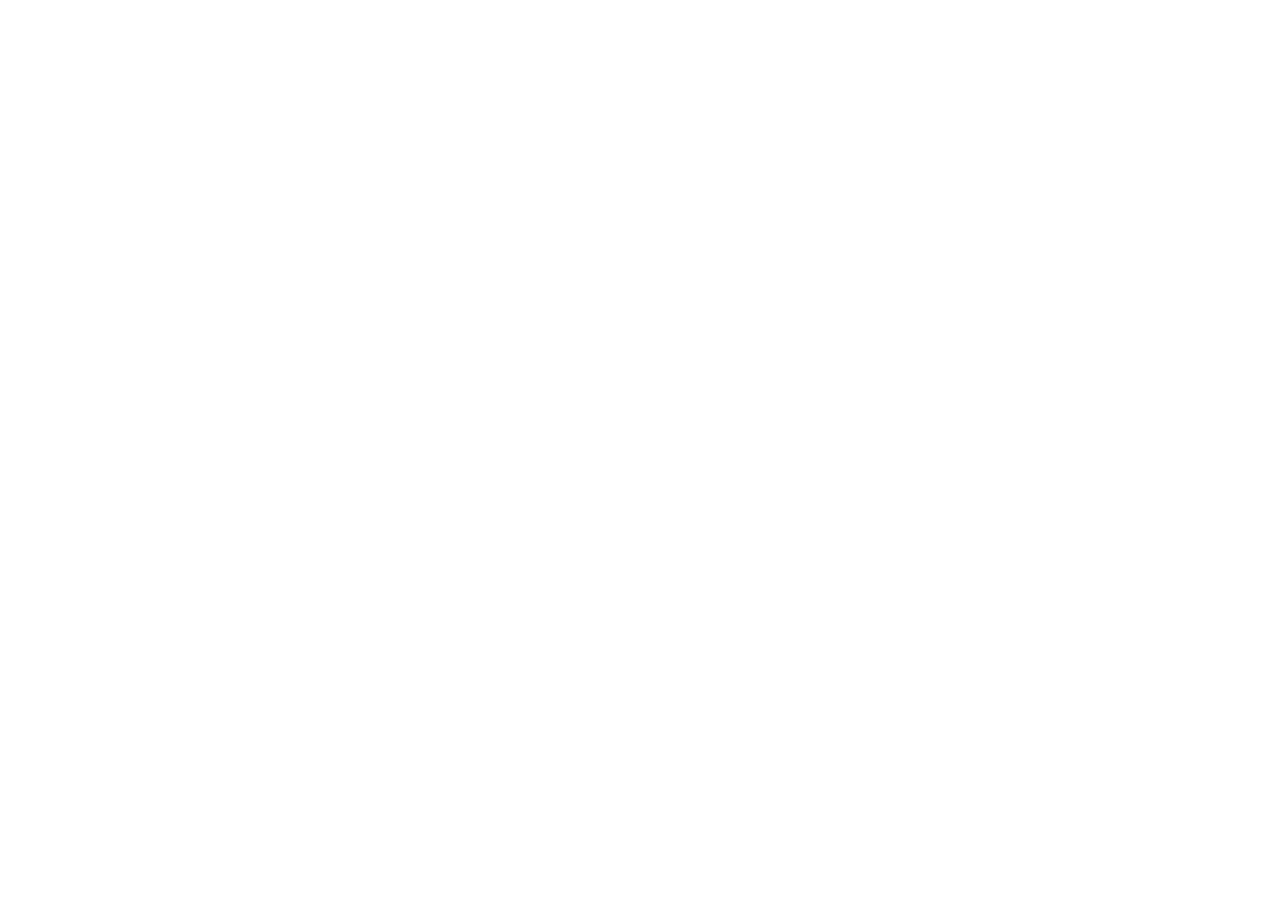
==== index.html @ 9d233ea1 "inciando index e declaração de sections" ====
<!DOCTYPE html>
<html lang="pt-br">
<head>
    <meta charset="UTF-8">
    <meta name="viewport" content="width=device-width, initial-scale=1.0">
    <title>Página Turística</title>
</head>
<body>
    <main>
        <div>
            <section id="titlepage"></section> 
            <section id="description-image"></section>
            <section id="content-list"></section>
            <section id="divisor"></section>
            <section id="description"></section>
        </div>
    </main>
    
</body>
</html>
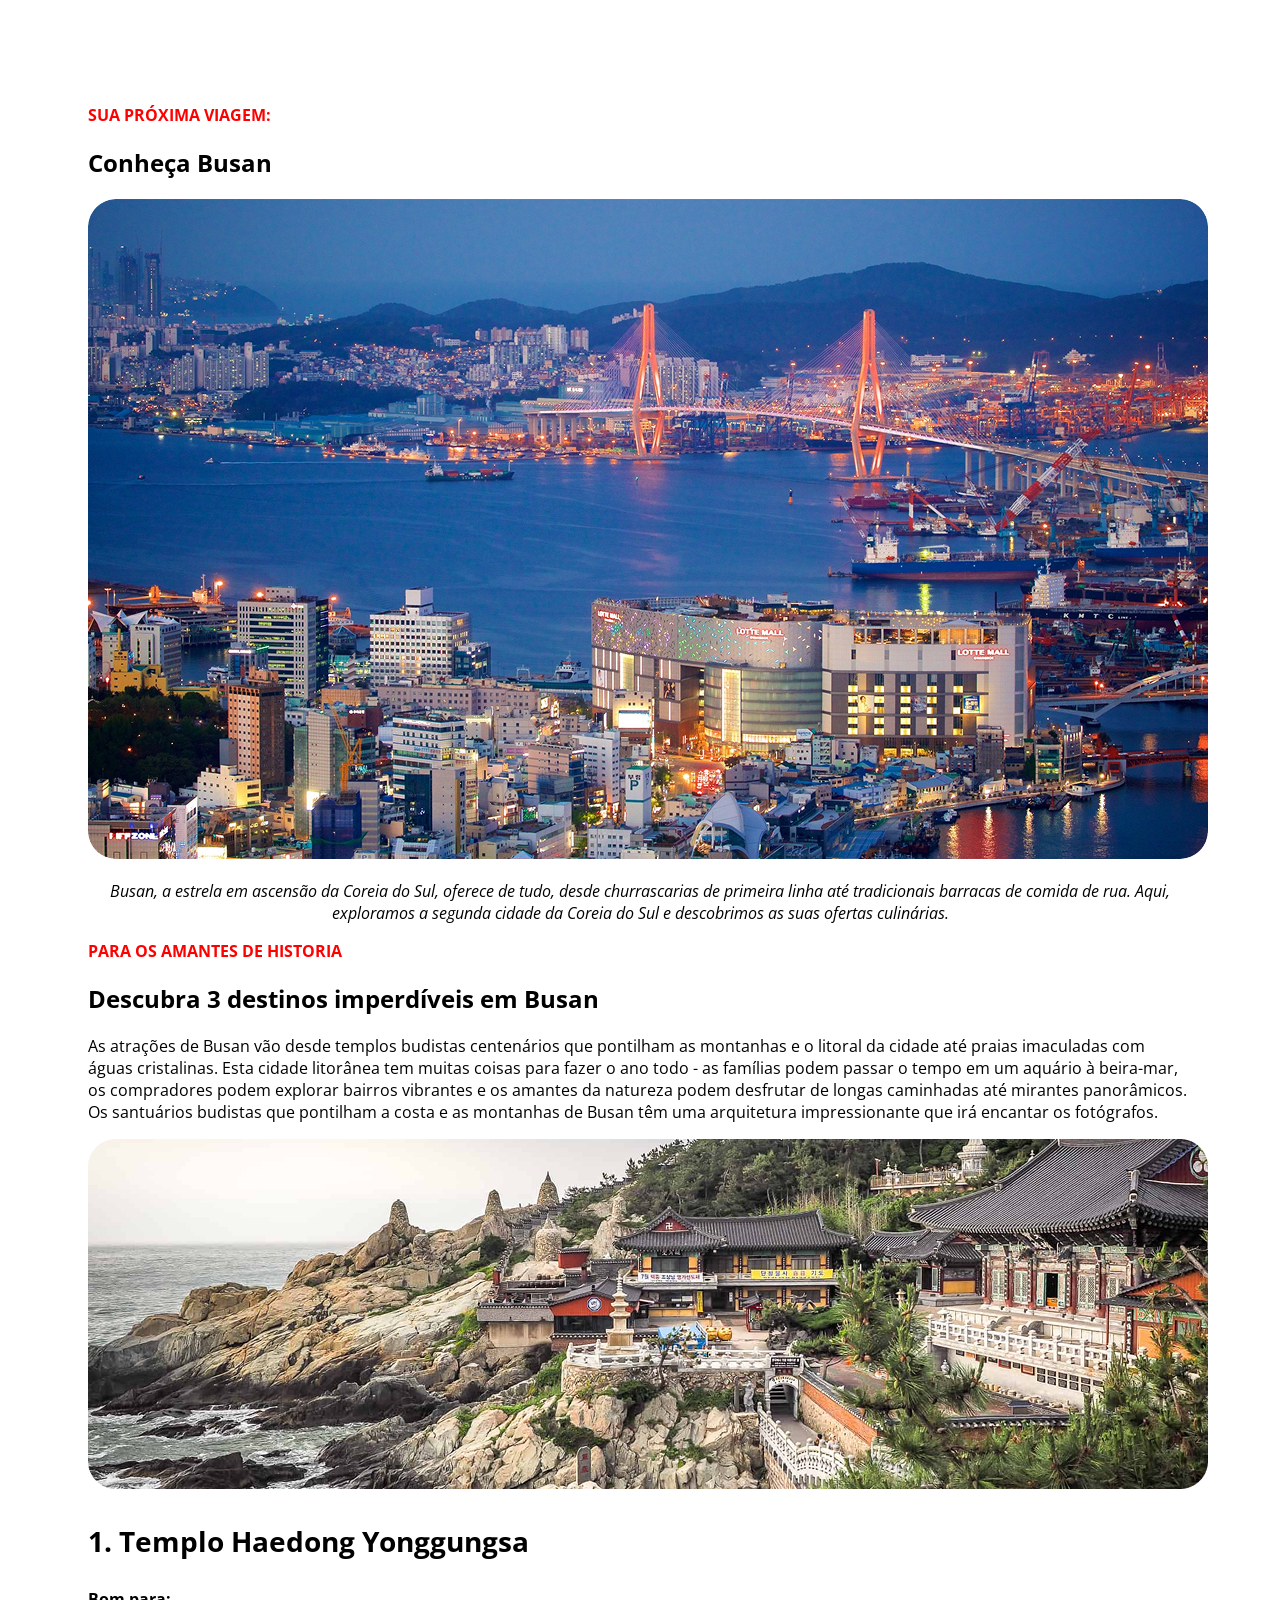
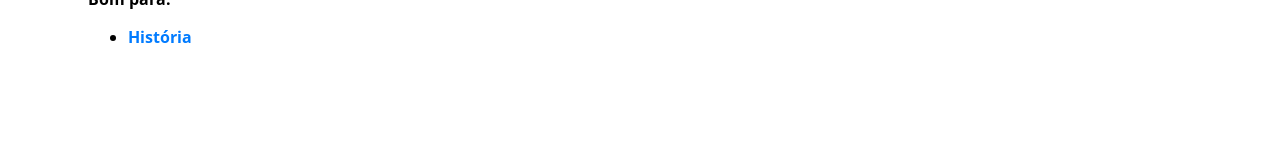
==== commit ab26dc38: "adição das primeiras imagens e inicio do content lis" ====
--- a/index.html
+++ b/index.html
@@ -3,14 +3,44 @@
 <head>
     <meta charset="UTF-8">
     <meta name="viewport" content="width=device-width, initial-scale=1.0">
+    <link rel="preconnect" href="https://fonts.googleapis.com">
+    <link rel="preconnect" href="https://fonts.gstatic.com" crossorigin>
     <title>Página Turística</title>
+    <link rel="stylesheet" href="style.css">
+    <link href="https://fonts.googleapis.com/css2?family=Open+Sans:ital,wght@0,300..800;1,300..800&display=swap" rel="stylesheet">
 </head>
 <body>
     <main>
         <div>
-            <section id="titlepage"></section> 
-            <section id="description-image"></section>
-            <section id="content-list"></section>
+            <section id="titlepage">
+            <p id="headline">
+                SUA PRÓXIMA VIAGEM:
+            </p>
+            <p>
+                <h1>Conheça Busan</h1>
+            </p>
+            </section> 
+            <section id="description-image">
+                <img src="assets/busan1.jpg" alt="" id="img1">
+                <p id="texto-italico1">
+                    Busan, a estrela em ascensão da Coreia do Sul, oferece de tudo, desde churrascarias de primeira linha até tradicionais barracas de comida de rua. Aqui, exploramos a segunda cidade da Coreia do Sul e descobrimos as suas ofertas culinárias.
+                </p>
+            </section>
+            <section id="content-list">
+                <p id="headline">PARA OS AMANTES DE HISTORIA</p>
+                <h2>Descubra 3 destinos imperdíveis em Busan</h2>
+                <p>
+                    As atrações de Busan vão desde templos budistas centenários que pontilham as montanhas e o litoral da cidade até praias imaculadas com águas cristalinas. Esta cidade litorânea tem muitas coisas para fazer o ano todo - as famílias podem passar o tempo em um aquário à beira-mar, os compradores podem explorar bairros vibrantes e os amantes da natureza podem desfrutar de longas caminhadas até mirantes panorâmicos.
+                    Os santuários budistas que pontilham a costa e as montanhas de Busan têm uma arquitetura impressionante que irá encantar os fotógrafos.
+                </p>
+                <img src="assets/busan2.jpg" alt="">
+                <h3>1. Templo Haedong Yonggungsa </h3>
+                <p><b>Bom para:</b>
+                    <ul>
+                        <li><span class="tag-texto">História</span></li>
+                    </ul>
+                </p>
+            </section>
             <section id="divisor"></section>
             <section id="description"></section>
         </div>
--- a/style.css
+++ b/style.css
@@ -0,0 +1,47 @@
+:root{
+    font-family: "Open Sans", sans-serif;
+}
+
+#headline{
+    font-family: "Open Sans", sans-serif;
+    color: red;
+    font-weight: bold;
+}
+
+#img1{
+    border-radius: 28px;
+}
+
+main{
+    padding: 80px;
+}
+
+#texto-italico1{
+    font-style: italic;
+    text-align: center;
+}
+
+.conteudo{
+    border-top: #D9D9D9;
+}
+
+h1{
+    font-size: 36;
+}
+
+h2{
+    font-size: 32;
+}
+
+h3{
+    font-size: 28px;
+}
+
+h1, h2{
+    font-weight: bold;
+}
+
+.tag-texto{
+    color: #007bff;
+    font-weight: bold;
+}
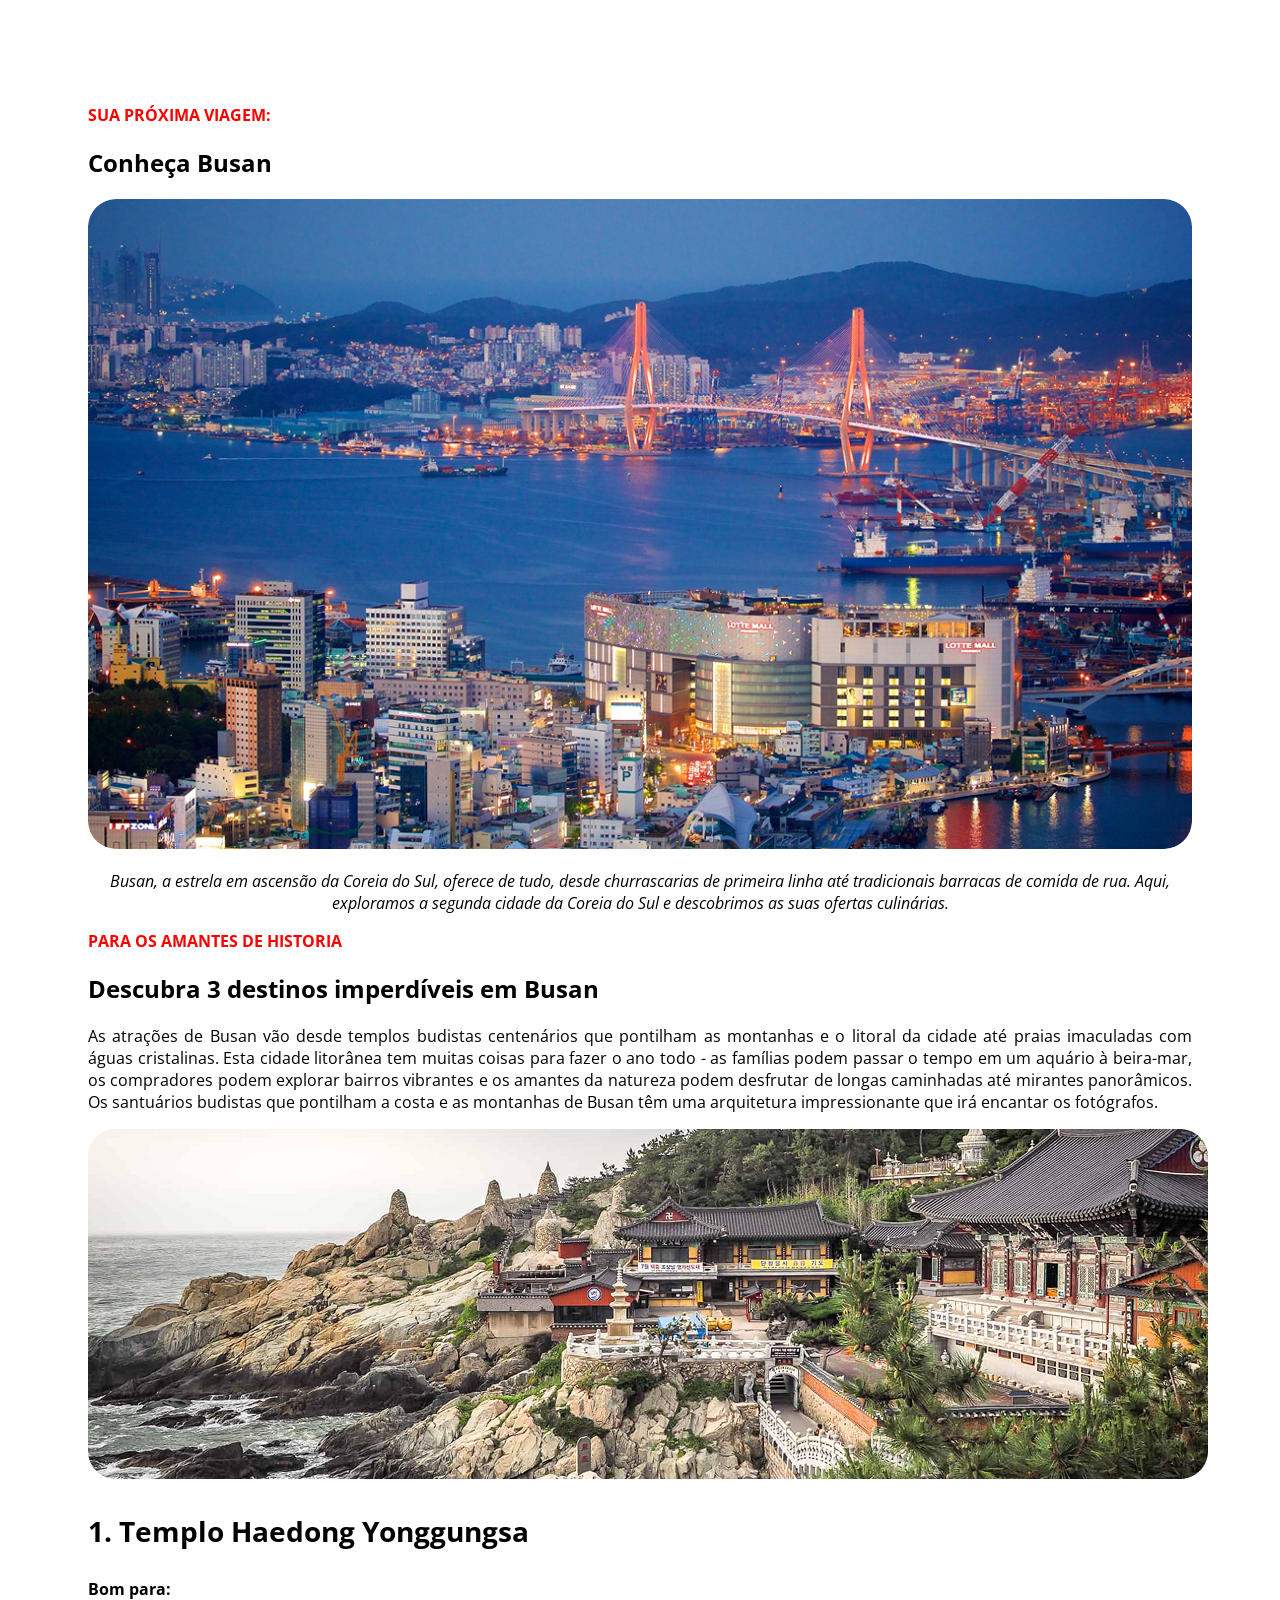
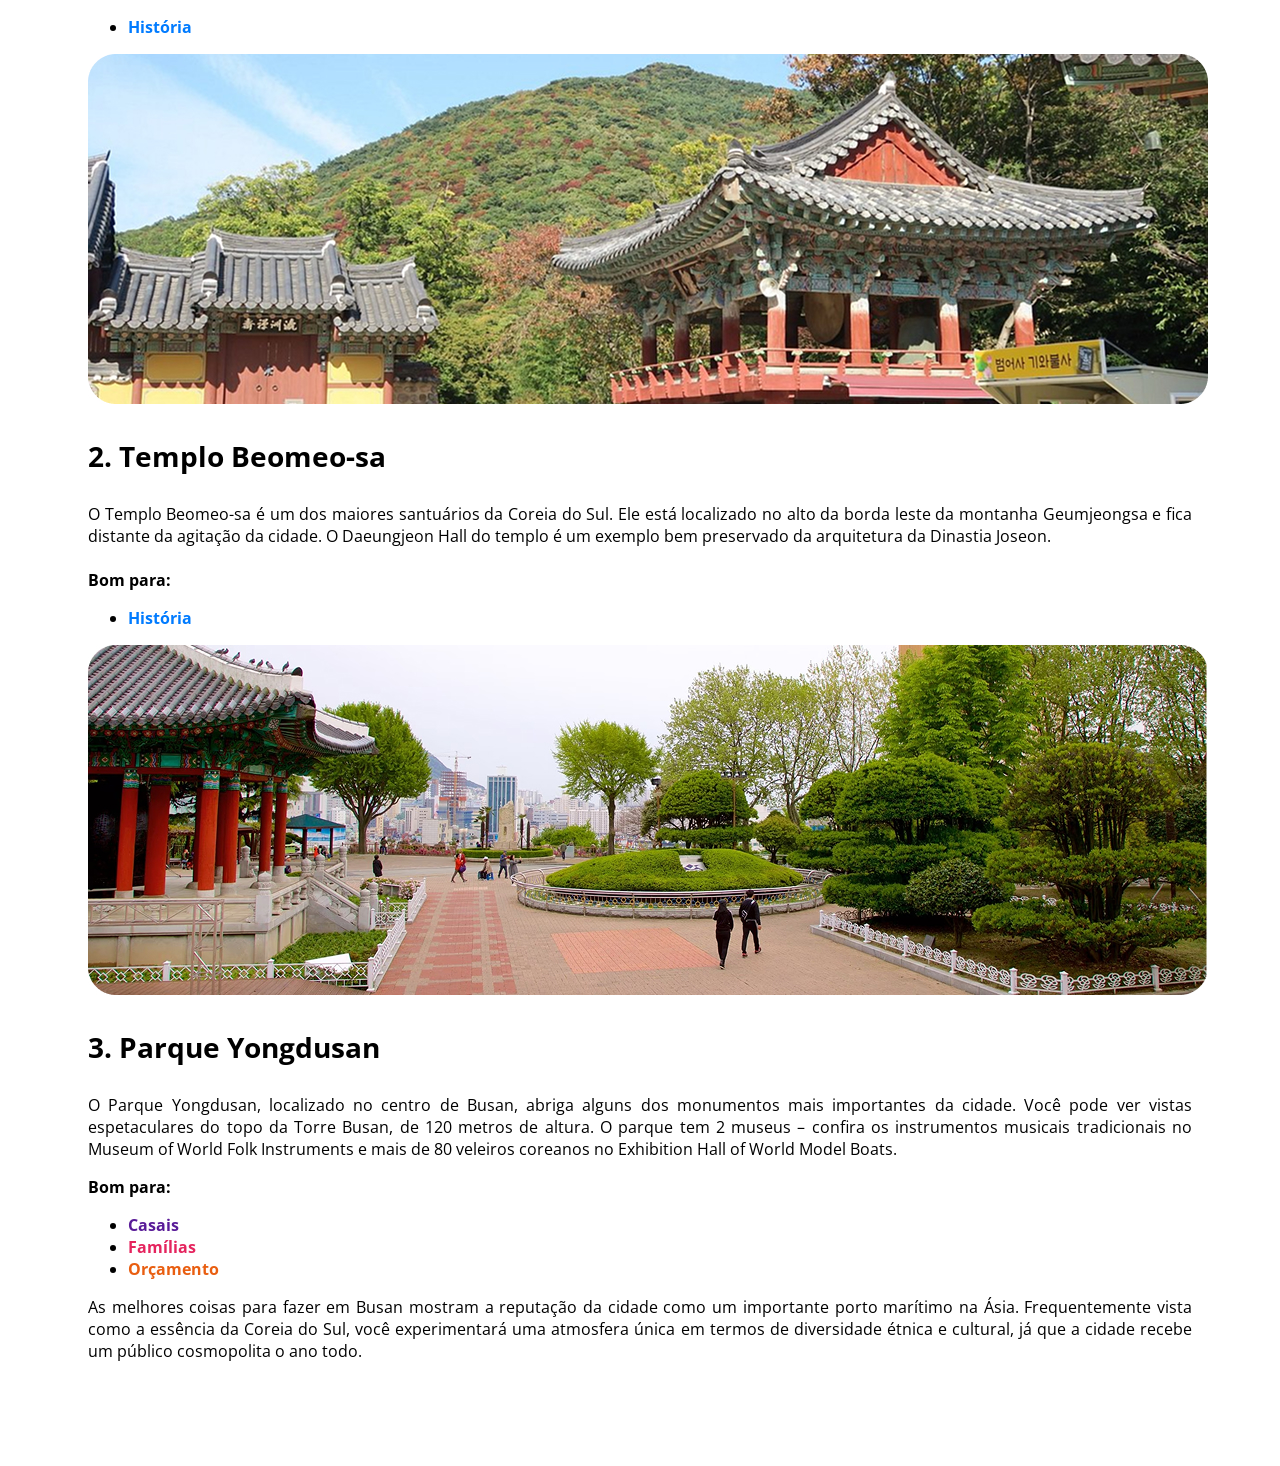
==== commit e42854f9: "inserção do resto dos textos e imagens" ====
--- a/index.html
+++ b/index.html
@@ -40,9 +40,35 @@
                         <li><span class="tag-texto">História</span></li>
                     </ul>
                 </p>
+                <img src="assets/templo beomo.jpg" alt="">
+                <h3>2. Templo Beomeo-sa</h3>
+                <p>
+                    O Templo Beomeo-sa é um dos maiores santuários da Coreia do Sul. Ele está localizado no alto da borda leste da montanha Geumjeongsa e fica distante da agitação da cidade. O Daeungjeon Hall do templo é um exemplo bem preservado da arquitetura da Dinastia Joseon.
+                    <br><br>
+                    <b>Bom para:
+                        <ul>
+                            <li><span class="tag-texto">História</span></li>
+                        </ul>
+                    </b>
+                </p>
+                <img src="assets/parque-yongdusan.jpg" alt="">
+                <h3>3. Parque Yongdusan</h3>
+                <p>
+                    O Parque Yongdusan, localizado no centro de Busan, abriga alguns dos monumentos mais importantes da cidade. Você pode ver vistas espetaculares do topo da Torre Busan, de 120 metros de altura. O parque tem 2 museus – confira os instrumentos musicais tradicionais no Museum of World Folk Instruments e mais de 80 veleiros coreanos no Exhibition Hall of World Model Boats.
+                </p>
+                <p><b>Bom para:</b></p>
+                    <ul>
+                        <li><span class="casais">Casais</span></li>
+                        <li><span class="familias">Famílias</span></li>
+                        <li><span class="orcamento">Orçamento</span></li>
+                    </ul>
             </section>
             <section id="divisor"></section>
-            <section id="description"></section>
+            <section id="description">
+                <p>
+                    As melhores coisas para fazer em Busan mostram a reputação da cidade como um importante porto marítimo na Ásia. Frequentemente vista como a essência da Coreia do Sul, você experimentará uma atmosfera única em termos de diversidade étnica e cultural, já que a cidade recebe um público cosmopolita o ano todo. 
+                </p>
+            </section>
         </div>
     </main>
     
--- a/style.css
+++ b/style.css
@@ -10,6 +10,7 @@
 
 #img1{
     border-radius: 28px;
+    width: 100%;
 }
 
 main{
@@ -44,4 +45,24 @@
 .tag-texto{
     color: #007bff;
     font-weight: bold;
-}+}
+
+p{
+    text-align: justify;
+    font-size: 16;
+}
+
+.casais{
+    font-weight: bold;
+    color: #591B98;
+}
+
+.familias{
+    font-weight: bold;
+    color: #E5245E;
+}
+.orcamento{
+    font-weight: bold;
+    color: #E95E10;
+}
+
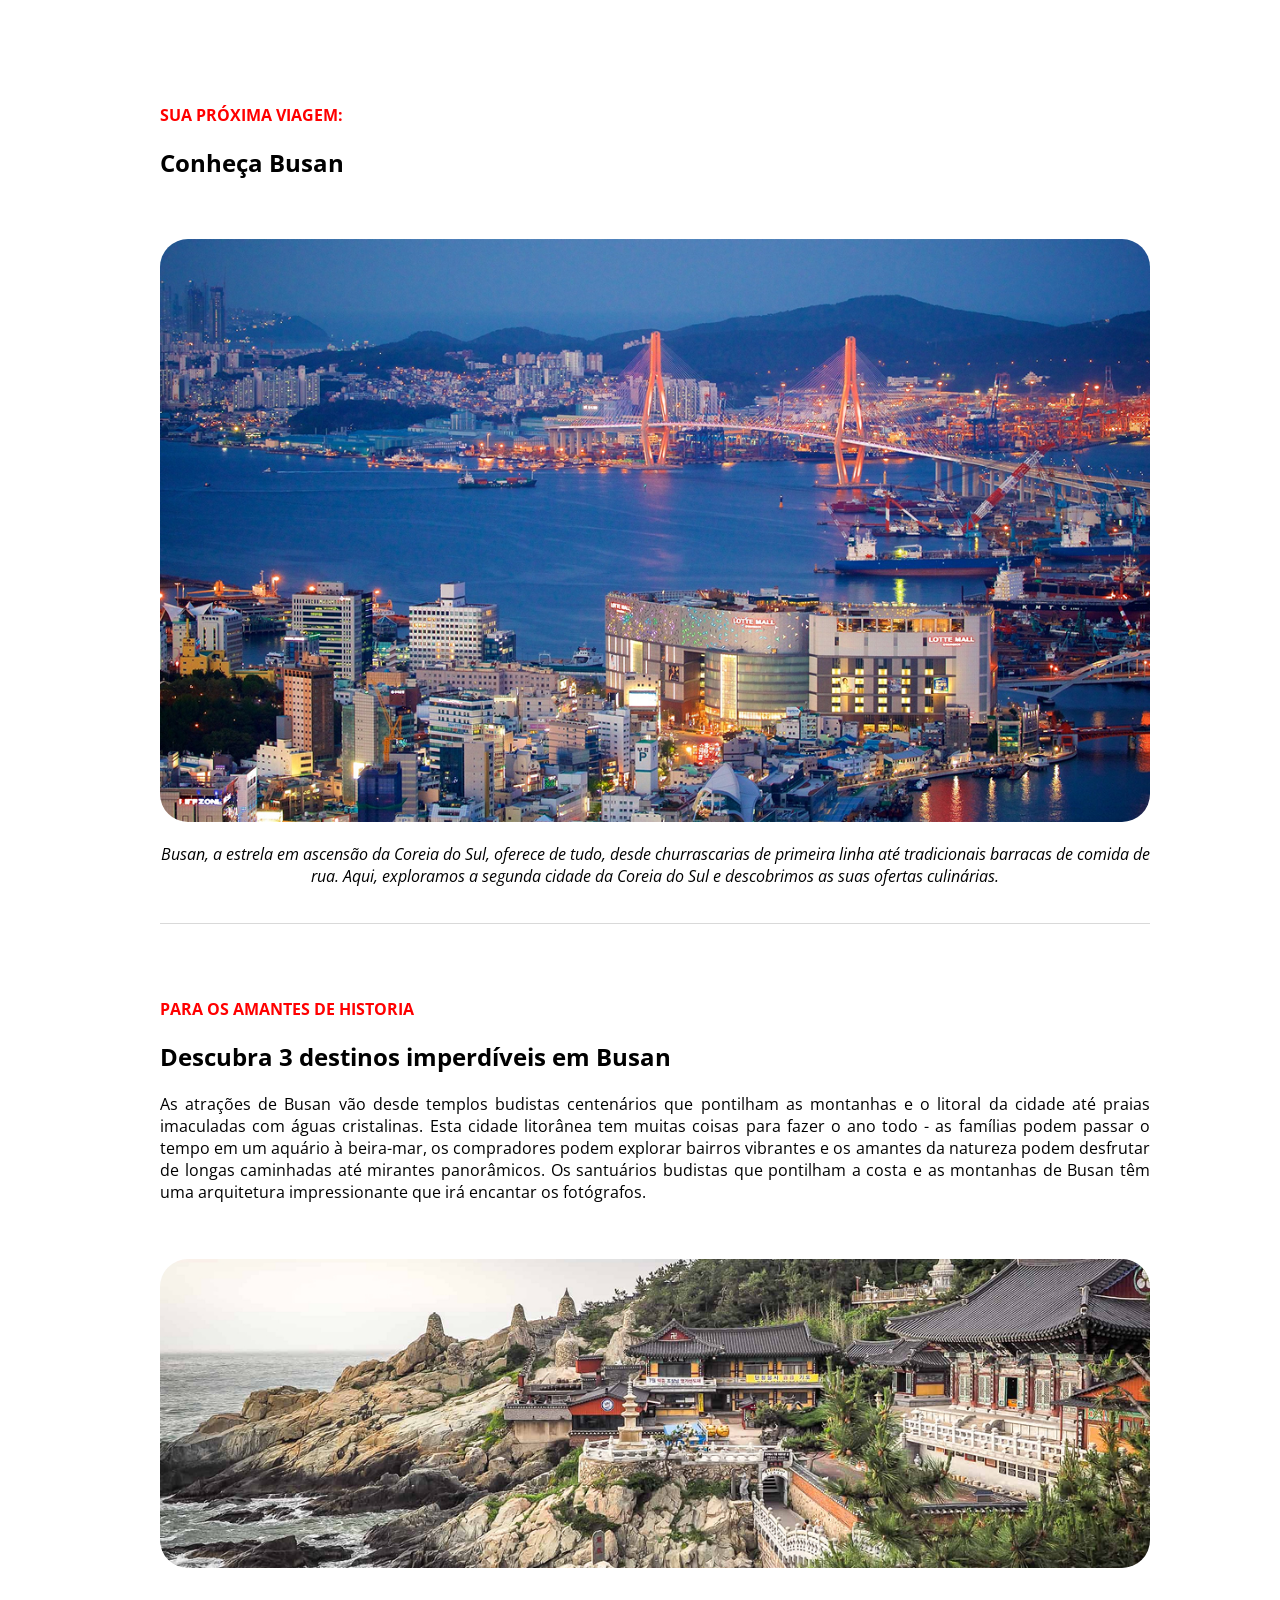
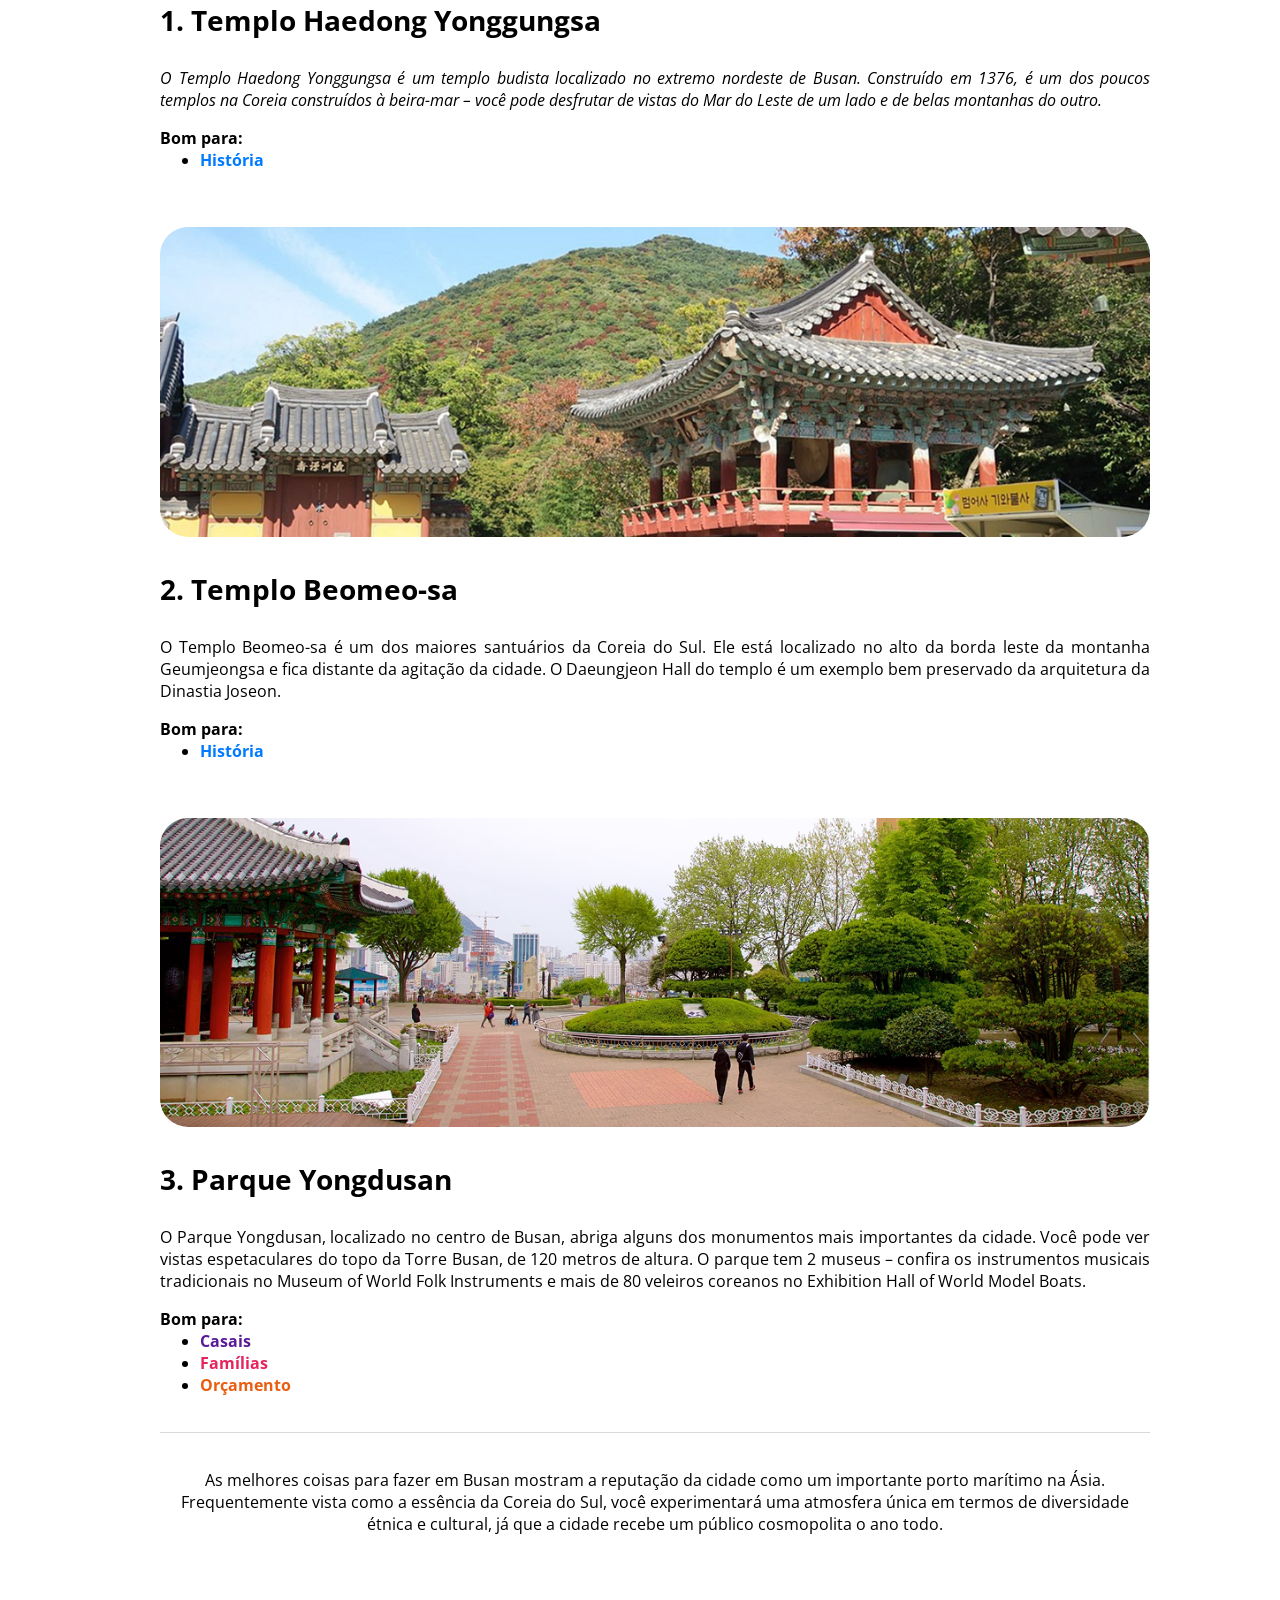
==== commit 793f0e61: "finalização do alinhamento entre itens" ====
--- a/index.html
+++ b/index.html
@@ -11,7 +11,7 @@
 </head>
 <body>
     <main>
-        <div>
+        <div id="page">
             <section id="titlepage">
             <p id="headline">
                 SUA PRÓXIMA VIAGEM:
@@ -21,11 +21,13 @@
             </p>
             </section> 
             <section id="description-image">
-                <img src="assets/busan1.jpg" alt="" id="img1">
+                <img src="assets/busan1.jpg" alt="" >
                 <p id="texto-italico1">
                     Busan, a estrela em ascensão da Coreia do Sul, oferece de tudo, desde churrascarias de primeira linha até tradicionais barracas de comida de rua. Aqui, exploramos a segunda cidade da Coreia do Sul e descobrimos as suas ofertas culinárias.
                 </p>
             </section>
+            <div class="divider"></div>
+            <br>
             <section id="content-list">
                 <p id="headline">PARA OS AMANTES DE HISTORIA</p>
                 <h2>Descubra 3 destinos imperdíveis em Busan</h2>
@@ -35,8 +37,11 @@
                 </p>
                 <img src="assets/busan2.jpg" alt="">
                 <h3>1. Templo Haedong Yonggungsa </h3>
-                <p><b>Bom para:</b>
-                    <ul>
+                <p id="texto-italico">
+                    O Templo Haedong Yonggungsa é um templo budista localizado no extremo nordeste de Busan. Construído em 1376, é um dos poucos templos na Coreia construídos à beira-mar – você pode desfrutar de vistas do Mar do Leste de um lado e de belas montanhas do outro.
+                </p>
+                <p class="info-titulo">Bom para:
+                    <ul class="lista-tags">
                         <li><span class="tag-texto">História</span></li>
                     </ul>
                 </p>
@@ -44,29 +49,29 @@
                 <h3>2. Templo Beomeo-sa</h3>
                 <p>
                     O Templo Beomeo-sa é um dos maiores santuários da Coreia do Sul. Ele está localizado no alto da borda leste da montanha Geumjeongsa e fica distante da agitação da cidade. O Daeungjeon Hall do templo é um exemplo bem preservado da arquitetura da Dinastia Joseon.
-                    <br><br>
-                    <b>Bom para:
-                        <ul>
+                </p>
+                    
+                    <p class="info-titulo">Bom para:
+                        <ul class="lista-tags">
                             <li><span class="tag-texto">História</span></li>
                         </ul>
-                    </b>
-                </p>
+                    </p>
                 <img src="assets/parque-yongdusan.jpg" alt="">
                 <h3>3. Parque Yongdusan</h3>
                 <p>
                     O Parque Yongdusan, localizado no centro de Busan, abriga alguns dos monumentos mais importantes da cidade. Você pode ver vistas espetaculares do topo da Torre Busan, de 120 metros de altura. O parque tem 2 museus – confira os instrumentos musicais tradicionais no Museum of World Folk Instruments e mais de 80 veleiros coreanos no Exhibition Hall of World Model Boats.
                 </p>
-                <p><b>Bom para:</b></p>
-                    <ul>
-                        <li><span class="casais">Casais</span></li>
+                <p class="info-titulo">Bom para:</p>
+                    <ul class="lista-tags">
+                         <li><span class="casais">Casais</span></li>
                         <li><span class="familias">Famílias</span></li>
                         <li><span class="orcamento">Orçamento</span></li>
                     </ul>
             </section>
-            <section id="divisor"></section>
+            <div class="divider"></div>
             <section id="description">
-                <p>
-                    As melhores coisas para fazer em Busan mostram a reputação da cidade como um importante porto marítimo na Ásia. Frequentemente vista como a essência da Coreia do Sul, você experimentará uma atmosfera única em termos de diversidade étnica e cultural, já que a cidade recebe um público cosmopolita o ano todo. 
+                <p id="description">
+                    As melhores coisas para fazer em Busan mostram a reputação da cidade como um importante porto marítimo na Ásia. Frequentemente vista como a essência da Coreia do Sul, você experimentará uma atmosfera única em termos de diversidade étnica e cultural, já que a cidade recebe um público cosmopolita o ano todo.
                 </p>
             </section>
         </div>
--- a/style.css
+++ b/style.css
@@ -7,10 +7,18 @@
     color: red;
     font-weight: bold;
 }
+body{
+    margin-right: 50px;
+    margin-left: 80px;
+}
+#page{
+    box-sizing: border-box;
+}
 
-#img1{
+img{
     border-radius: 28px;
     width: 100%;
+    margin-top: 40px;
 }
 
 main{
@@ -20,6 +28,9 @@
 #texto-italico1{
     font-style: italic;
     text-align: center;
+}
+#texto-italico{
+    font-style: italic;
 }
 
 .conteudo{
@@ -66,3 +77,23 @@
     color: #E95E10;
 }
 
+#description{
+    text-align: center;
+}
+
+.divider {
+  width: 100%;
+  height: 1px;
+  margin: 36px 0;
+  background-color: #d9d9d9;
+}
+
+.info-titulo {
+  margin-bottom: 0px; 
+  font-weight: bold;
+}
+
+
+.lista-tags {
+  margin-top: 0; 
+}
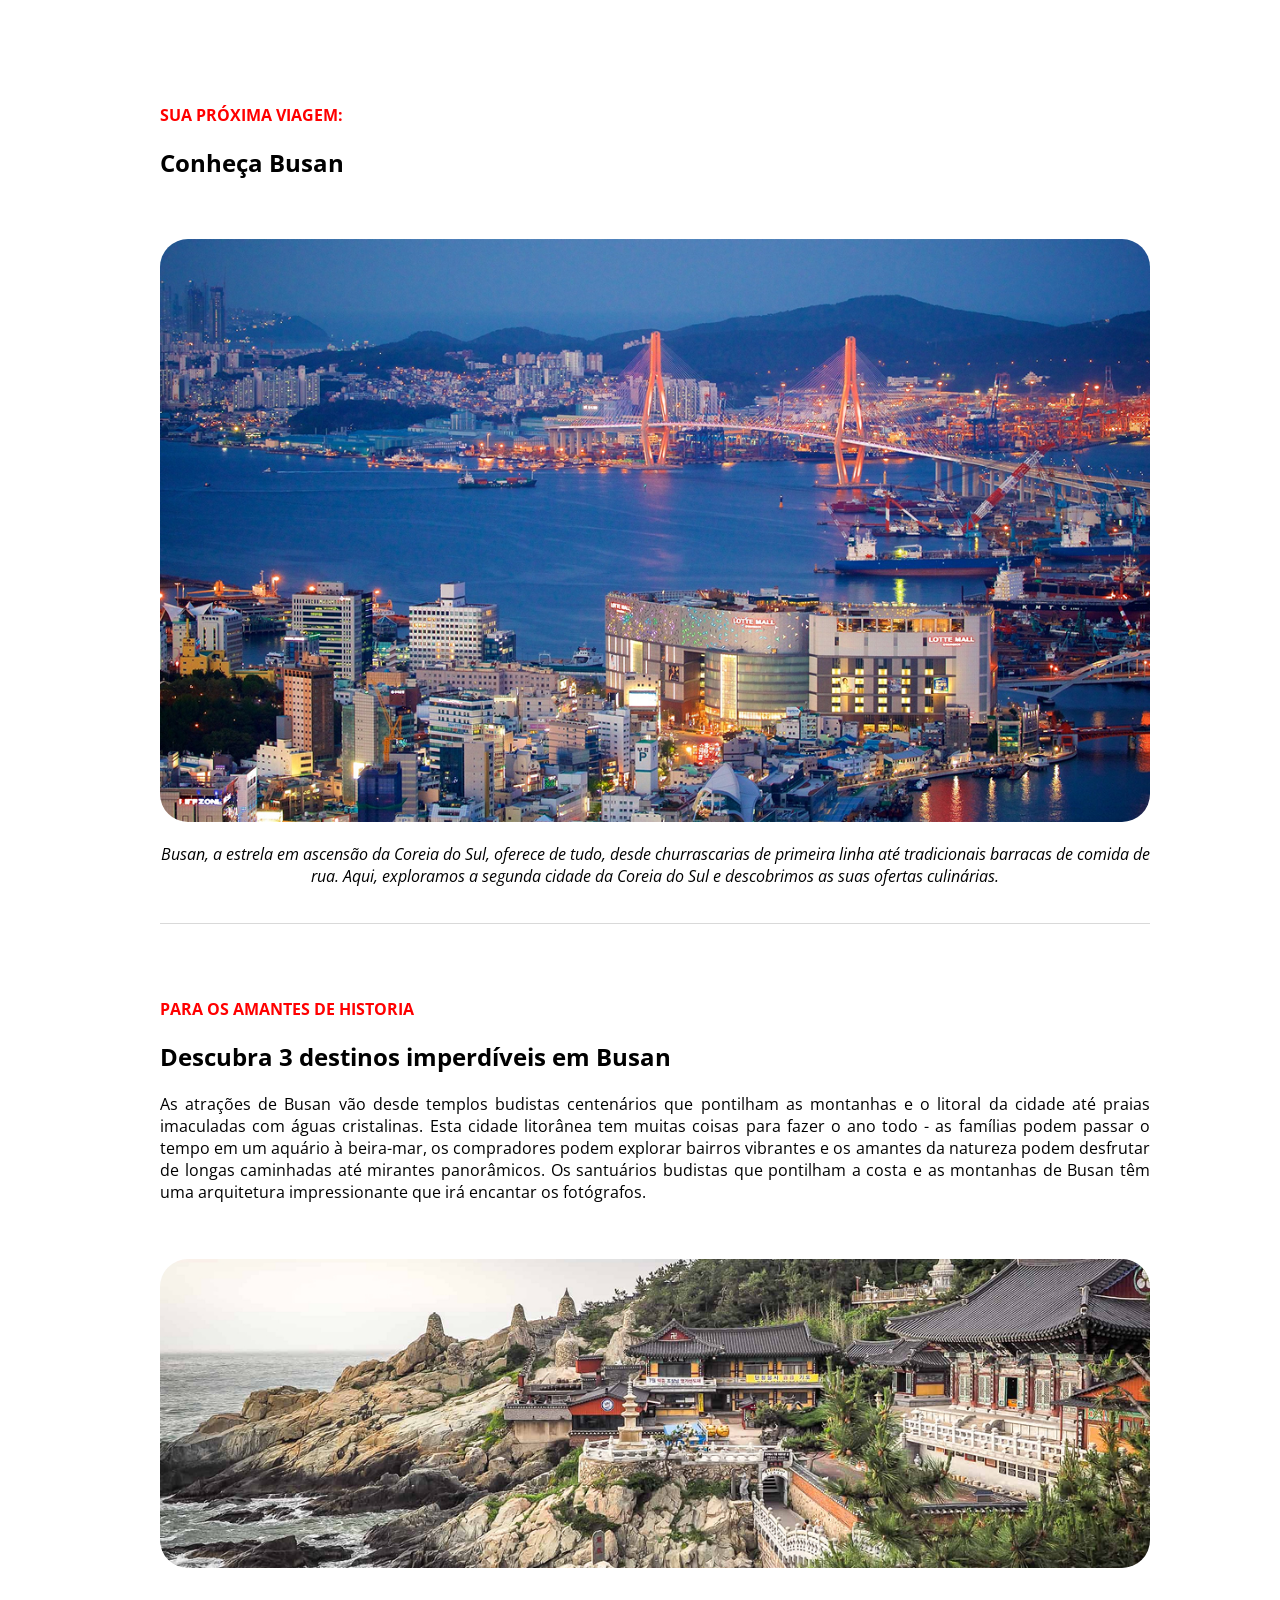
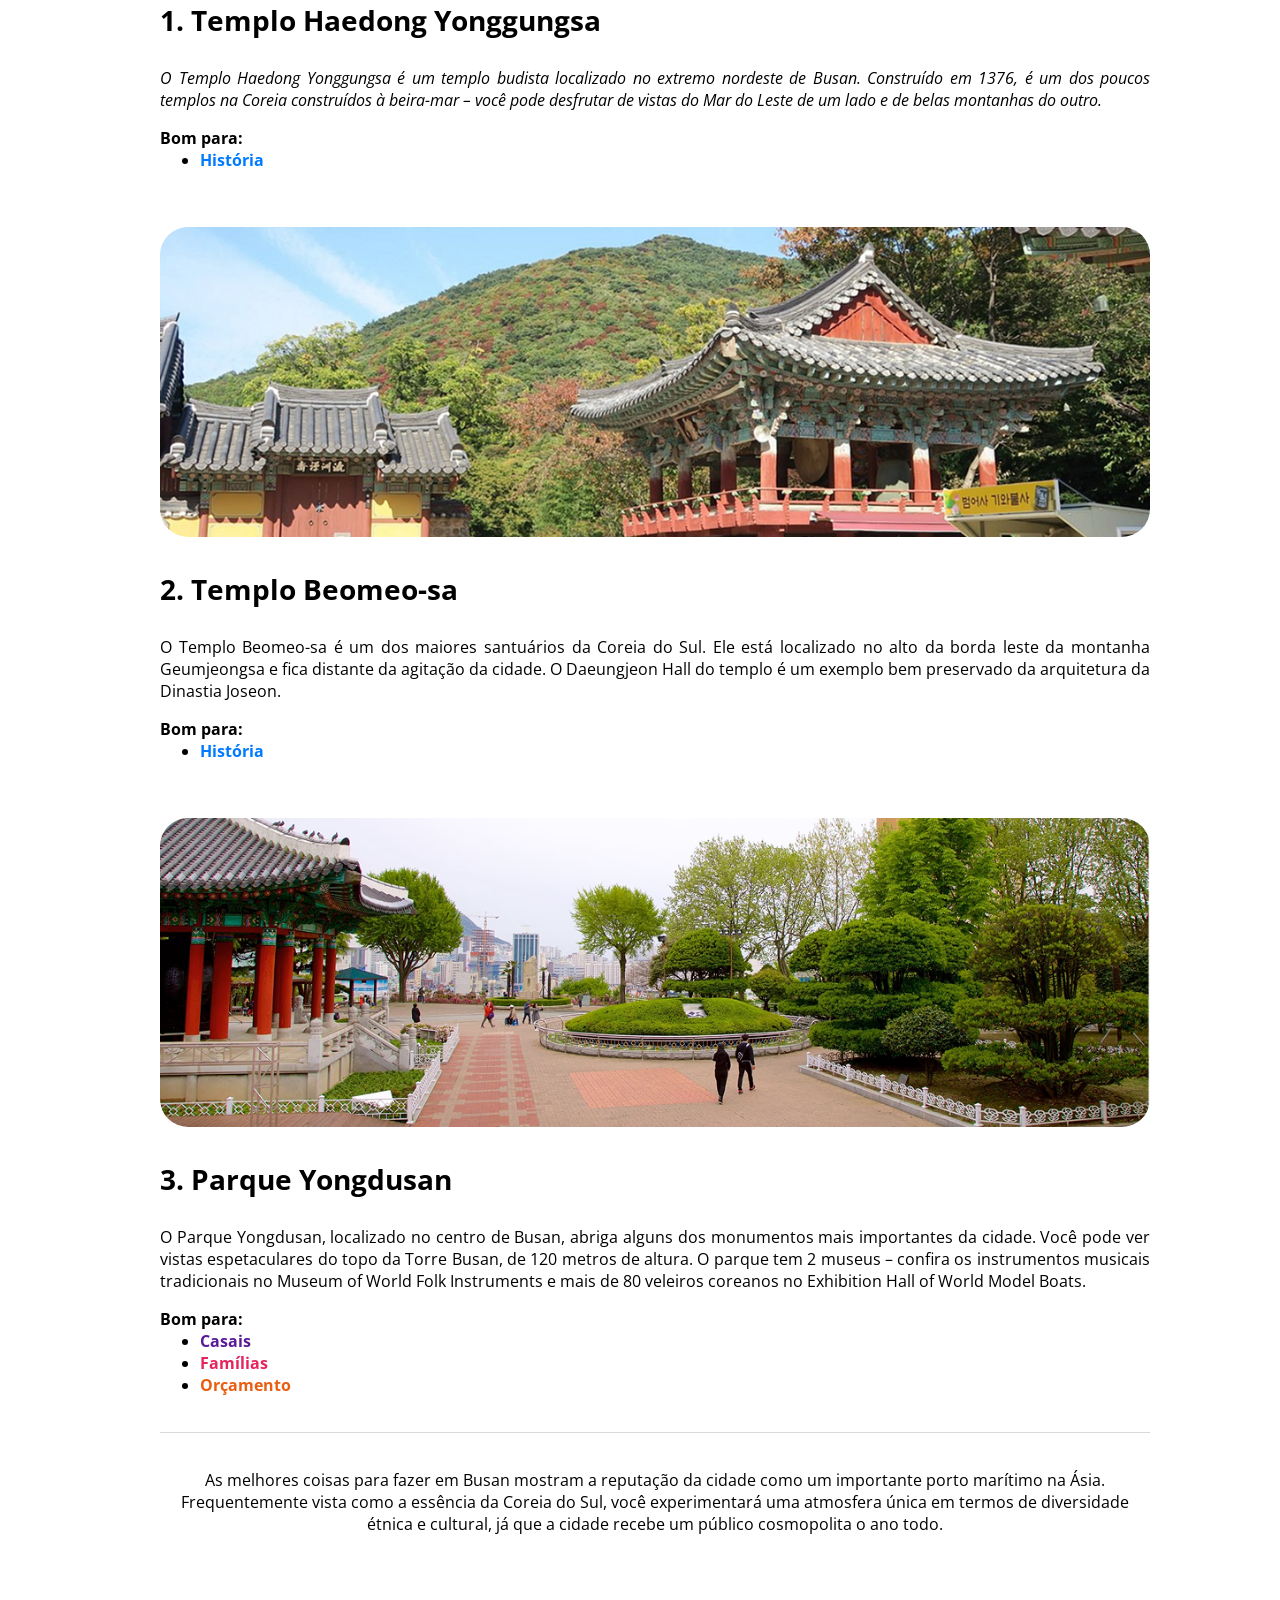
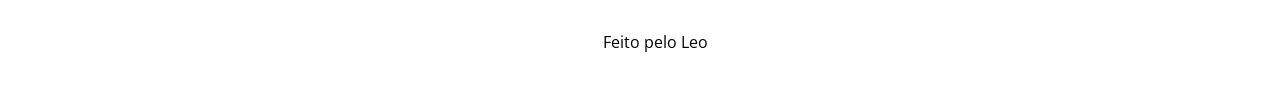
==== commit ef9ec09f: "footer e finalização" ====
--- a/index.html
+++ b/index.html
@@ -76,6 +76,8 @@
             </section>
         </div>
     </main>
-    
+    <footer>
+        Feito pelo Leo
+    </footer>
 </body>
 </html>
--- a/style.css
+++ b/style.css
@@ -96,4 +96,11 @@
 
 .lista-tags {
   margin-top: 0; 
+}
+
+
+footer{
+    color: black;
+    text-align: center;
+    padding-bottom: 48px;
 }
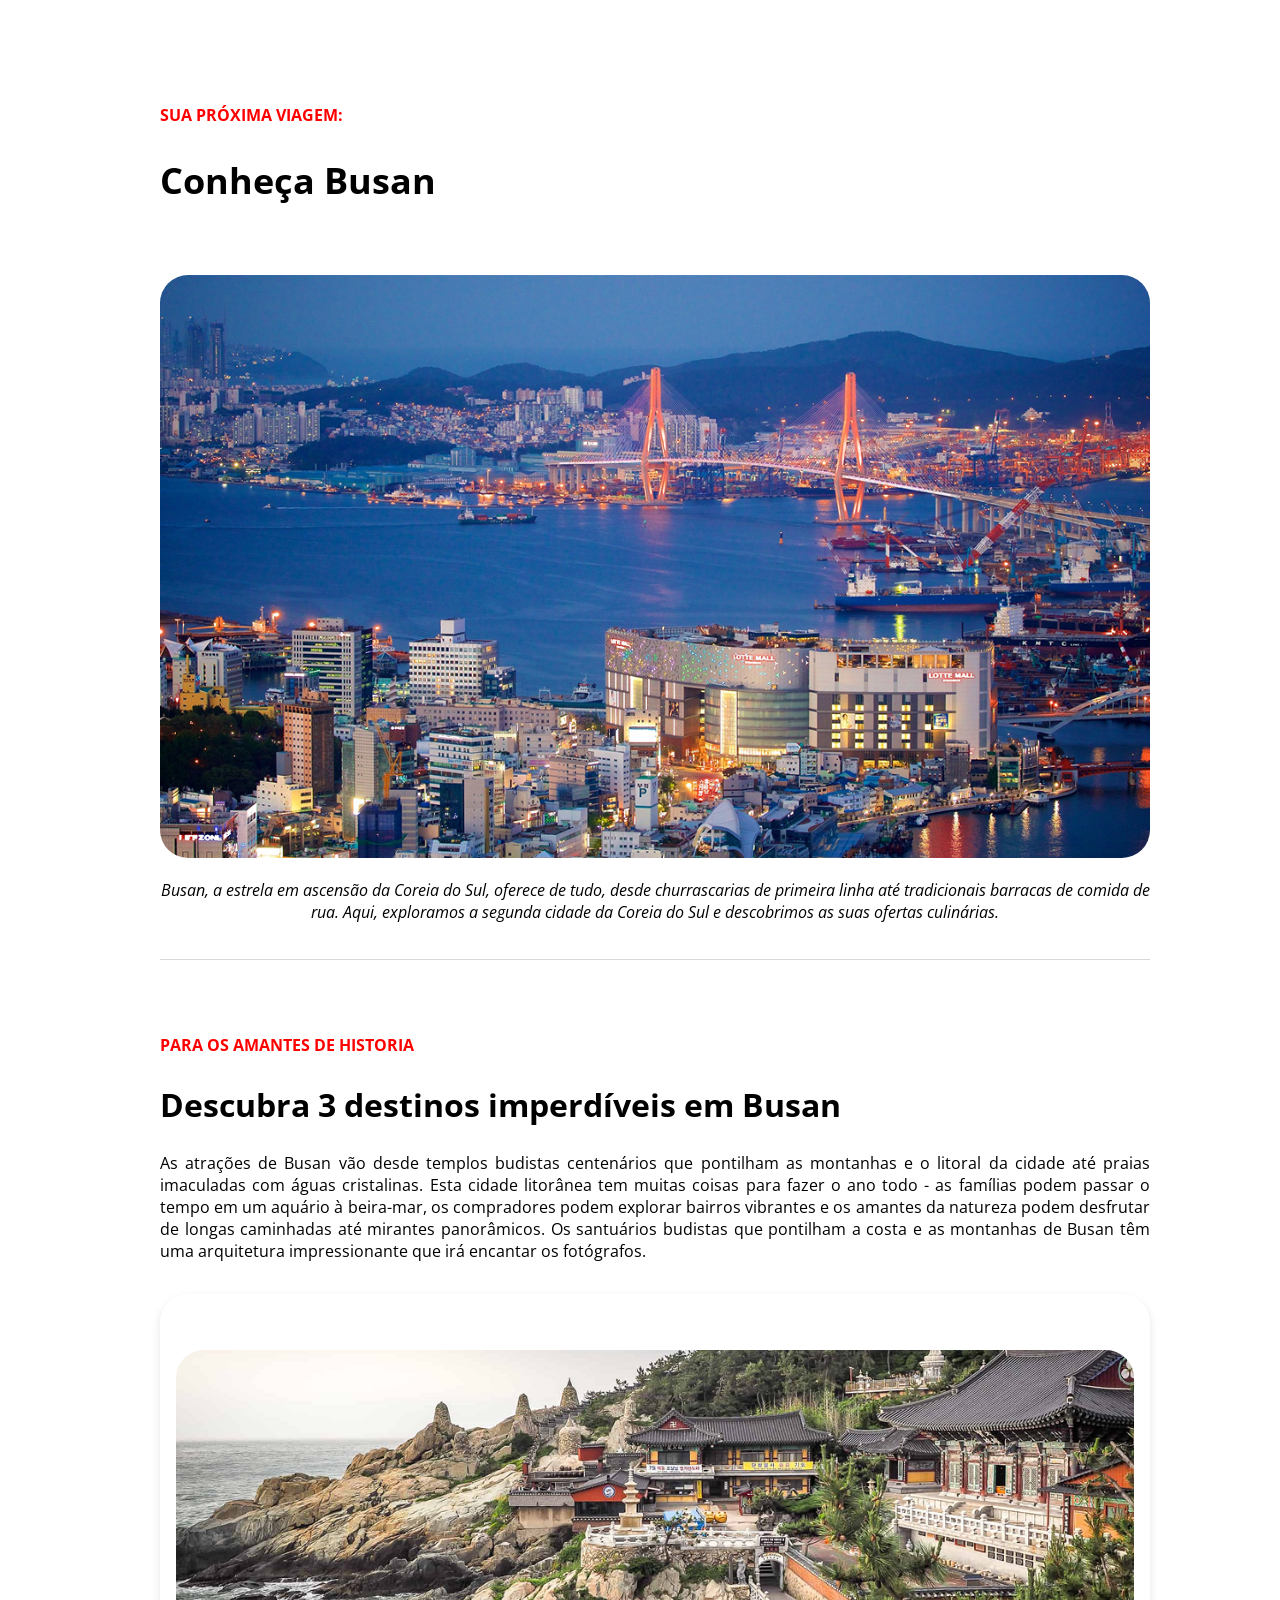
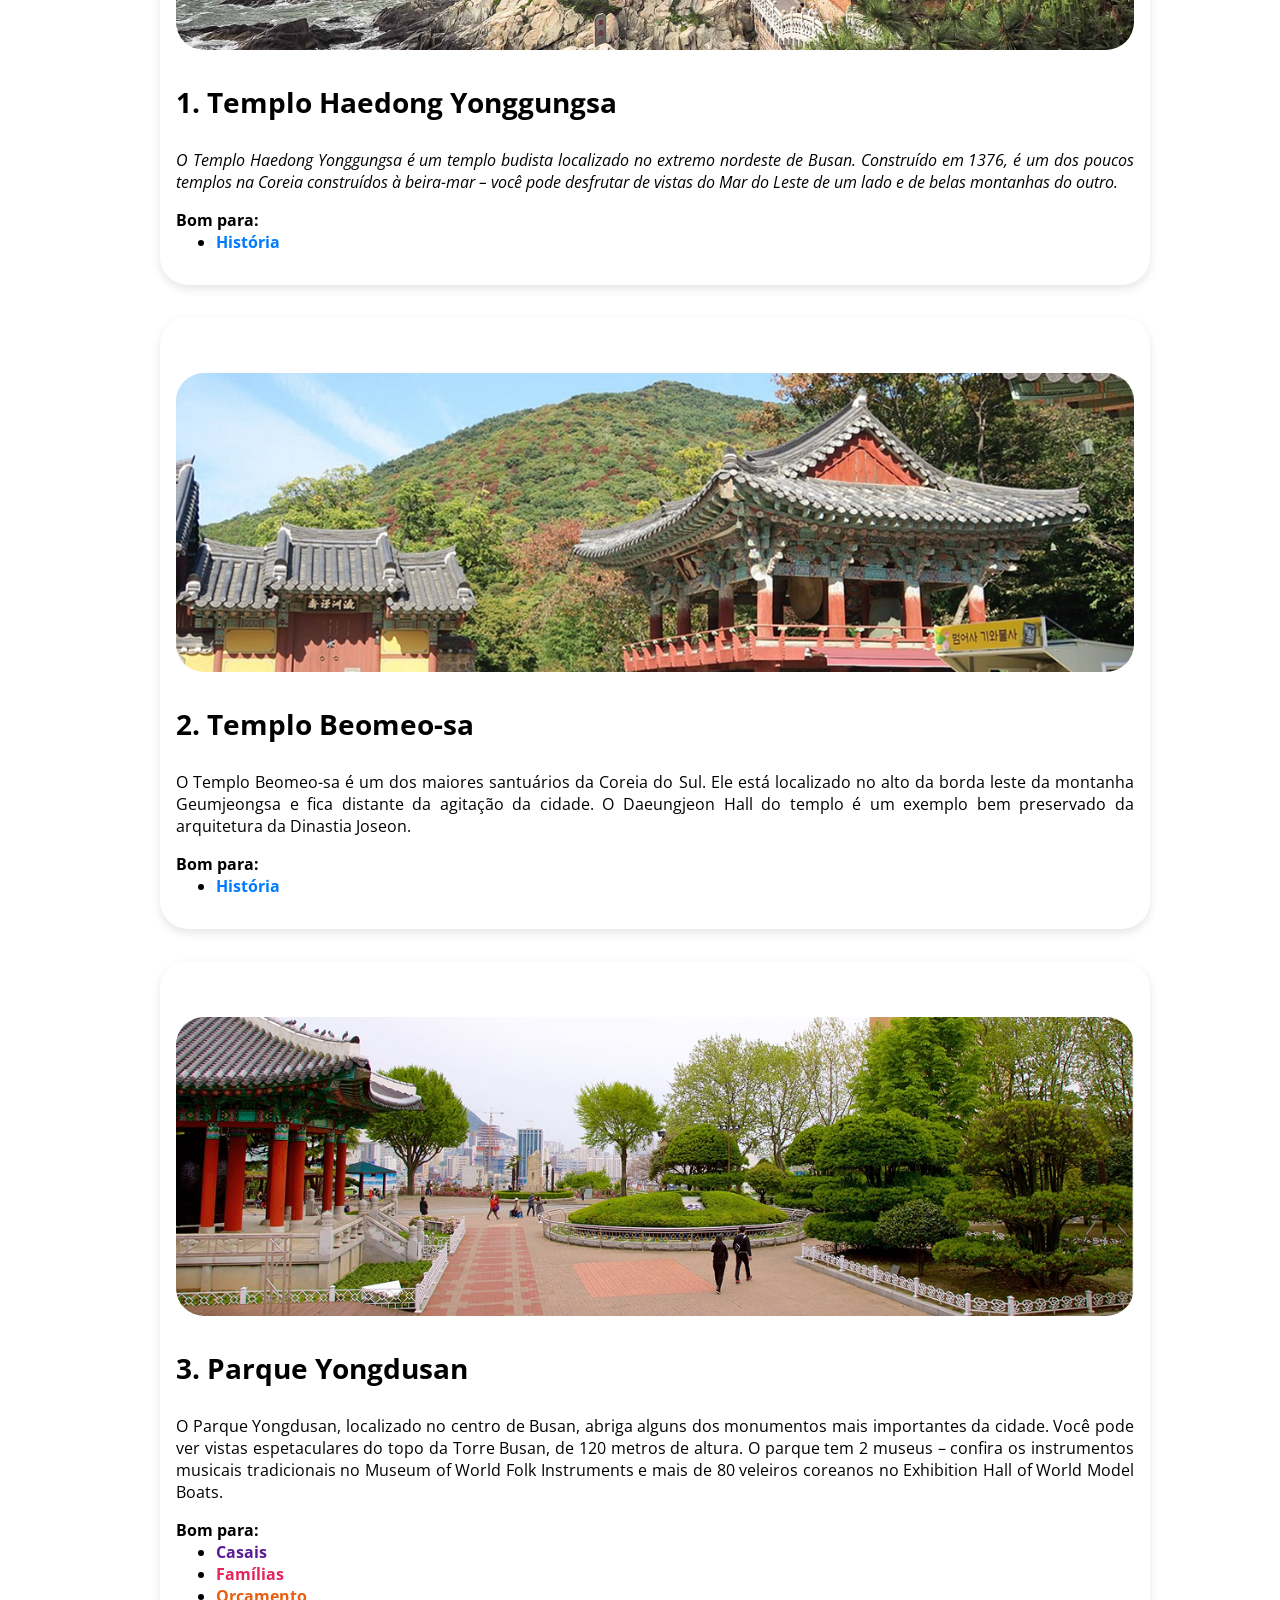
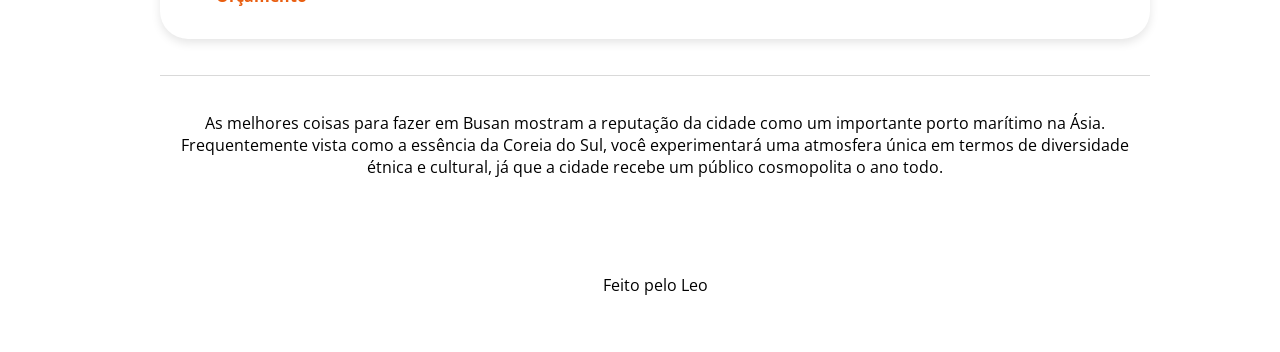
==== commit 848e7603: "paginas dops pontos turisticos + cards" ====
--- a/index.html
+++ b/index.html
@@ -6,7 +6,7 @@
     <link rel="preconnect" href="https://fonts.googleapis.com">
     <link rel="preconnect" href="https://fonts.gstatic.com" crossorigin>
     <title>Página Turística</title>
-    <link rel="stylesheet" href="style.css">
+    <link rel="stylesheet" href="index.css">
     <link href="https://fonts.googleapis.com/css2?family=Open+Sans:ital,wght@0,300..800;1,300..800&display=swap" rel="stylesheet">
 </head>
 <body>
@@ -35,7 +35,8 @@
                     As atrações de Busan vão desde templos budistas centenários que pontilham as montanhas e o litoral da cidade até praias imaculadas com águas cristalinas. Esta cidade litorânea tem muitas coisas para fazer o ano todo - as famílias podem passar o tempo em um aquário à beira-mar, os compradores podem explorar bairros vibrantes e os amantes da natureza podem desfrutar de longas caminhadas até mirantes panorâmicos.
                     Os santuários budistas que pontilham a costa e as montanhas de Busan têm uma arquitetura impressionante que irá encantar os fotógrafos.
                 </p>
-                <img src="assets/busan2.jpg" alt="">
+                <a href="templo.html">
+                    <img src="assets/busan2.jpg" alt="">
                 <h3>1. Templo Haedong Yonggungsa </h3>
                 <p id="texto-italico">
                     O Templo Haedong Yonggungsa é um templo budista localizado no extremo nordeste de Busan. Construído em 1376, é um dos poucos templos na Coreia construídos à beira-mar – você pode desfrutar de vistas do Mar do Leste de um lado e de belas montanhas do outro.
@@ -45,7 +46,10 @@
                         <li><span class="tag-texto">História</span></li>
                     </ul>
                 </p>
-                <img src="assets/templo beomo.jpg" alt="">
+                </a>
+                
+                <a href="templobeomeo.html">
+                    <img src="assets/templo beomo.jpg" alt="">
                 <h3>2. Templo Beomeo-sa</h3>
                 <p>
                     O Templo Beomeo-sa é um dos maiores santuários da Coreia do Sul. Ele está localizado no alto da borda leste da montanha Geumjeongsa e fica distante da agitação da cidade. O Daeungjeon Hall do templo é um exemplo bem preservado da arquitetura da Dinastia Joseon.
@@ -56,7 +60,11 @@
                             <li><span class="tag-texto">História</span></li>
                         </ul>
                     </p>
-                <img src="assets/parque-yongdusan.jpg" alt="">
+                
+                </a>
+
+                <a href="parque yongdusan.html">
+                    <img src="assets/parque-yongdusan.jpg" alt="">
                 <h3>3. Parque Yongdusan</h3>
                 <p>
                     O Parque Yongdusan, localizado no centro de Busan, abriga alguns dos monumentos mais importantes da cidade. Você pode ver vistas espetaculares do topo da Torre Busan, de 120 metros de altura. O parque tem 2 museus – confira os instrumentos musicais tradicionais no Museum of World Folk Instruments e mais de 80 veleiros coreanos no Exhibition Hall of World Model Boats.
@@ -67,6 +75,8 @@
                         <li><span class="familias">Famílias</span></li>
                         <li><span class="orcamento">Orçamento</span></li>
                     </ul>
+                </a>
+                
             </section>
             <div class="divider"></div>
             <section id="description">
--- a/index.css
+++ b/index.css
@@ -0,0 +1,2 @@
+@import url(style.css);
+@import url(table.css);
